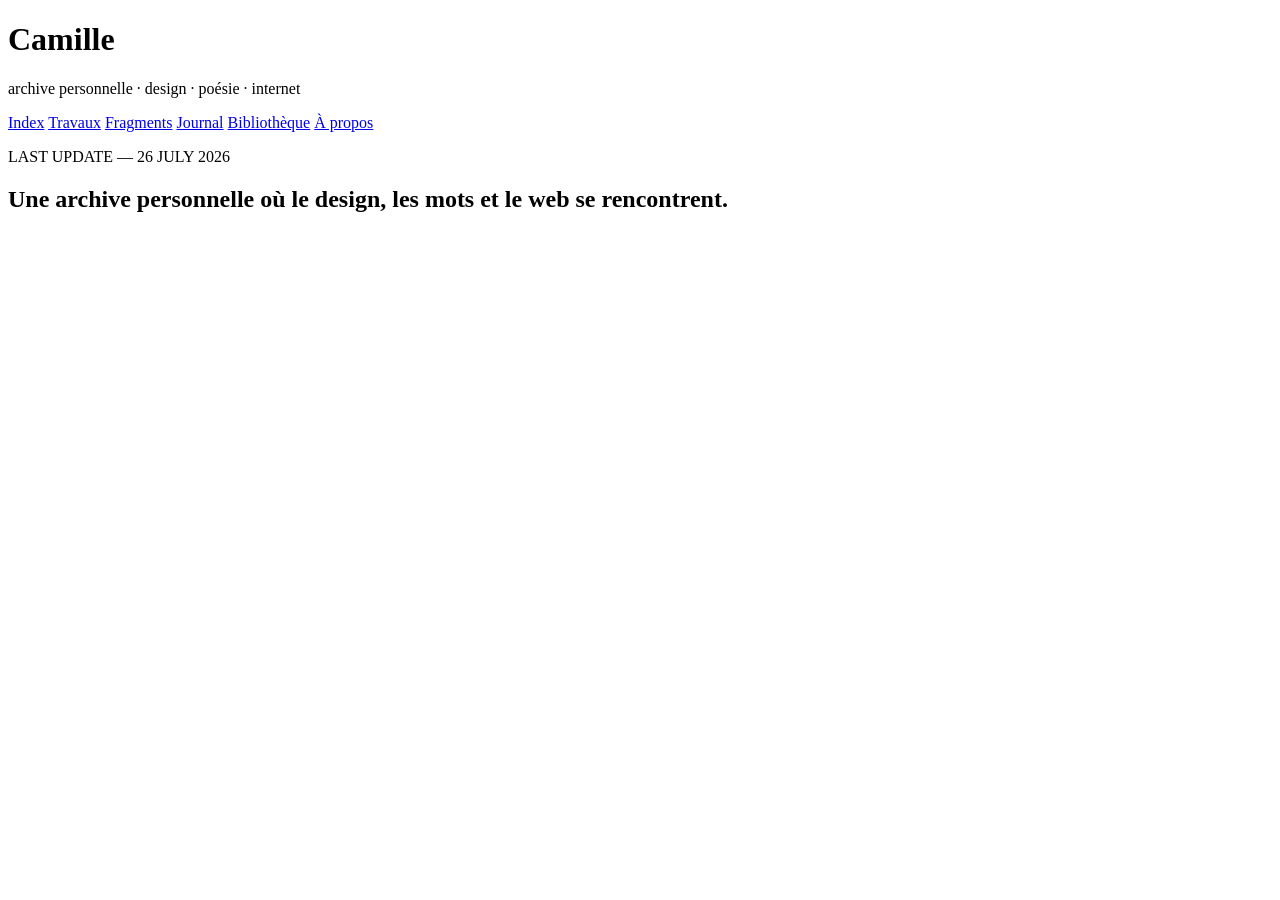
==== index7.html @ 79852201 "Add initial HTML structure for index7.html" ====
<!DOCTYPE html>
<html lang="fr">

<head>
    <meta charset="UTF-8">
    <meta name="viewport" content="width=device-width, initial-scale=1.0">
    <title>Camille — Sunlit Archive</title>

    <link rel="stylesheet" href="style7.css">

    <link rel="preconnect" href="https://fonts.googleapis.com">
    <link rel="preconnect" href="https://fonts.gstatic.com" crossorigin>

    <link href="https://fonts.googleapis.com/css2?family=EB+Garamond:wght@400;500;600&family=Inter:wght@300;400;500&family=IBM+Plex+Mono:wght@400&display=swap" rel="stylesheet">
</head>

<body>

<div class="grain"></div>

<header>

    <div class="identity">

        <h1>Camille</h1>

        <p class="subtitle">
            archive personnelle · design · poésie · internet
        </p>

    </div>

    <nav>

        <a href="index7.html">Index</a>

        <a href="page7.html">Travaux</a>

        <a href="#">Fragments</a>

        <a href="#">Journal</a>

        <a href="#">Bibliothèque</a>

        <a href="#">À propos</a>

    </nav>

</header>

<main>

<section class="intro">

<p class="mono">
LAST UPDATE —
26 JULY 2026
</p>

<h2>

Une archive personnelle où le design, les mots
et le web se rencontrent.

</h2>

<p>
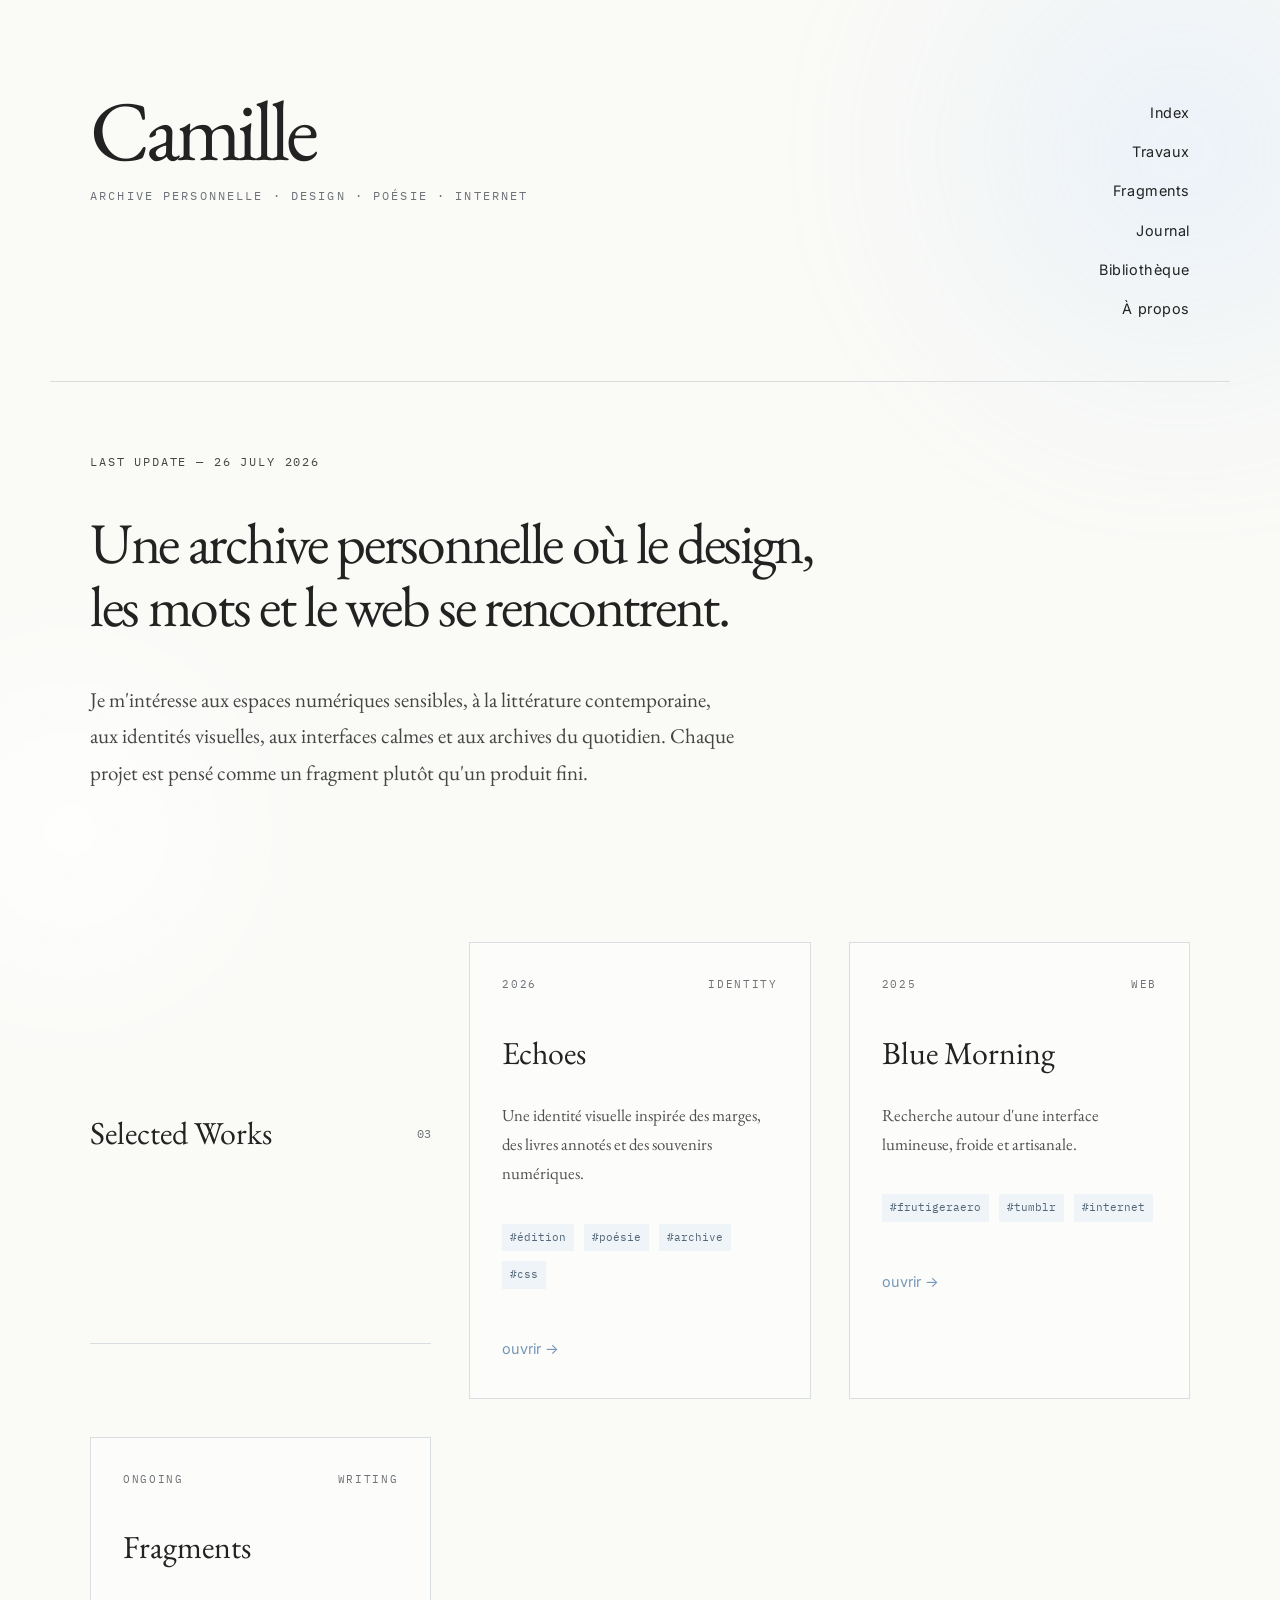
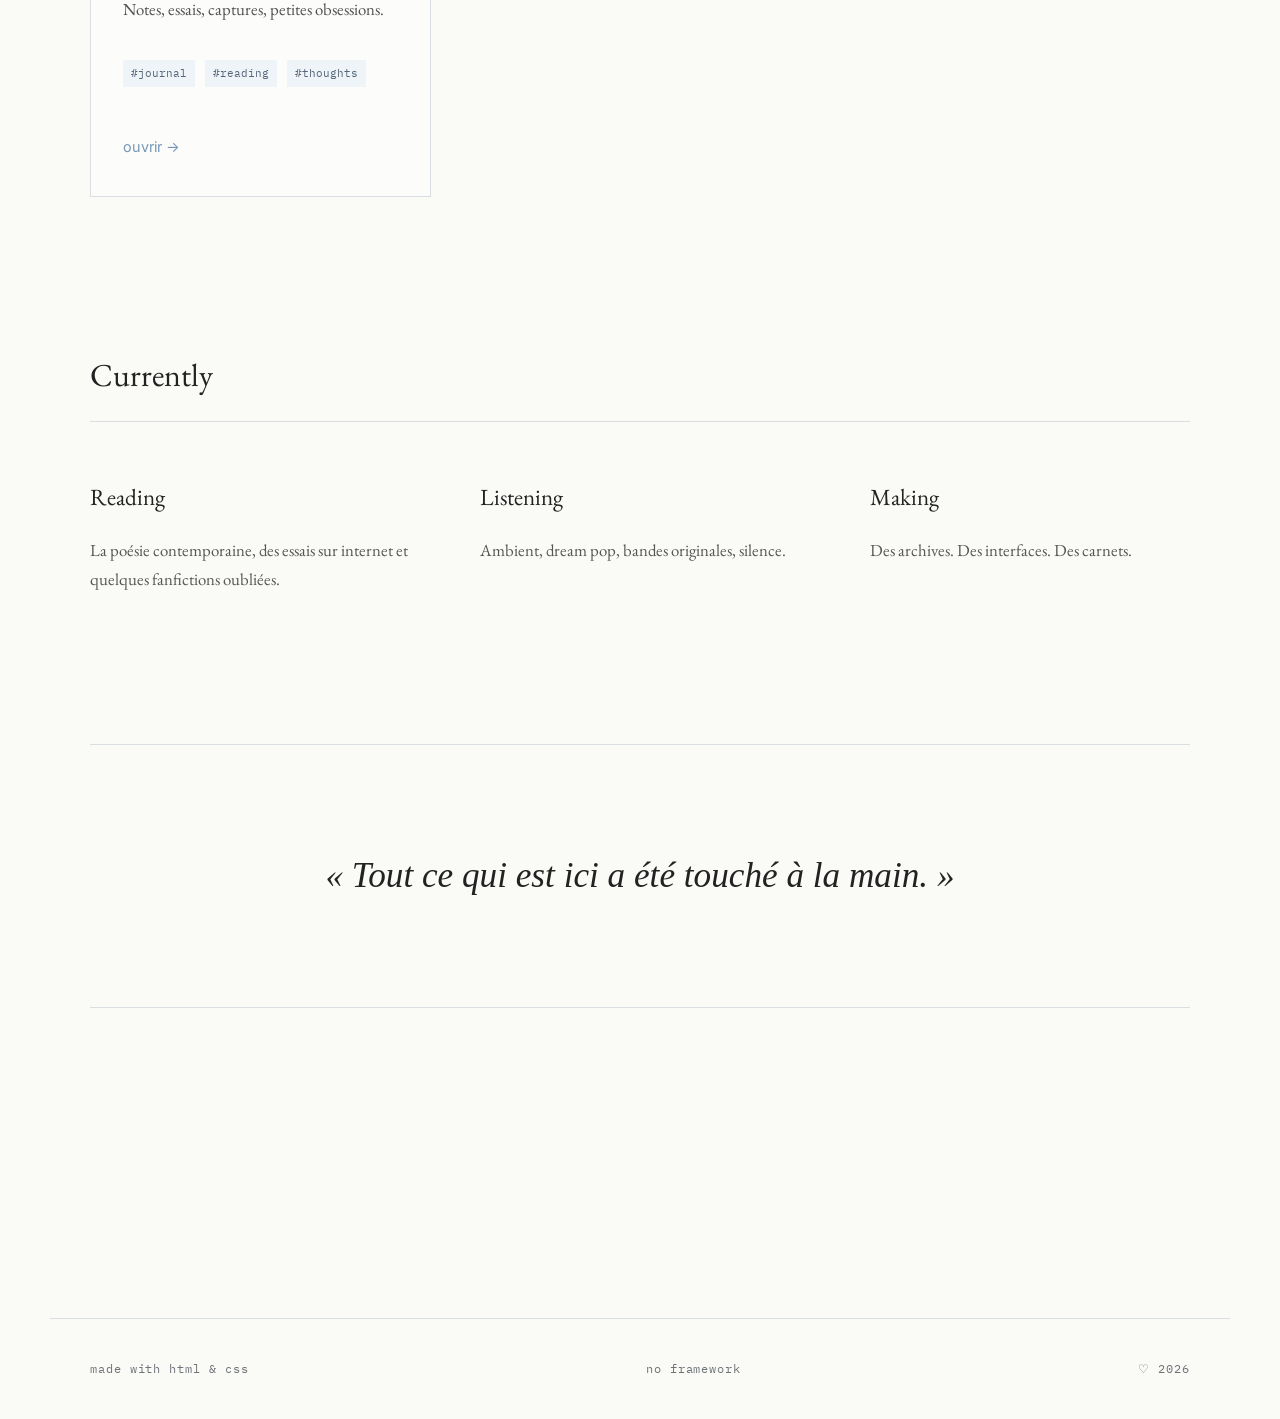
==== commit fa7a8fcb: "Add content to index7.html for selected works" ====
--- a/index7.html
+++ b/index7.html
@@ -65,3 +65,260 @@
 </h2>
 
 <p>
+
+Je m'intéresse aux espaces numériques sensibles,
+à la littérature contemporaine, aux identités visuelles,
+aux interfaces calmes et aux archives du quotidien.
+
+Chaque projet est pensé comme un fragment
+plutôt qu'un produit fini.
+
+</p>
+
+</section>
+
+
+
+<section class="archive">
+
+<div class="section-title">
+
+<h3>
+Selected Works
+</h3>
+
+<span>03</span>
+
+</div>
+
+<article class="card">
+
+<div class="meta">
+
+<span>2026</span>
+
+<span>Identity</span>
+
+</div>
+
+<h4>
+
+Echoes
+
+</h4>
+
+<p>
+
+Une identité visuelle inspirée des marges,
+des livres annotés et des souvenirs numériques.
+
+</p>
+
+<div class="tags">
+
+<span>#édition</span>
+
+<span>#poésie</span>
+
+<span>#archive</span>
+
+<span>#css</span>
+
+</div>
+
+<a href="page7.html">
+ouvrir →
+</a>
+
+</article>
+
+
+
+
+<article class="card">
+
+<div class="meta">
+
+<span>2025</span>
+
+<span>Web</span>
+
+</div>
+
+<h4>
+
+Blue Morning
+
+</h4>
+
+<p>
+
+Recherche autour d'une interface lumineuse,
+froide et artisanale.
+
+</p>
+
+<div class="tags">
+
+<span>#frutigeraero</span>
+
+<span>#tumblr</span>
+
+<span>#internet</span>
+
+</div>
+
+<a href="#">
+ouvrir →
+</a>
+
+</article>
+
+
+
+
+<article class="card">
+
+<div class="meta">
+
+<span>ongoing</span>
+
+<span>Writing</span>
+
+</div>
+
+<h4>
+
+Fragments
+
+</h4>
+
+<p>
+
+Notes, essais,
+captures,
+petites obsessions.
+
+</p>
+
+<div class="tags">
+
+<span>#journal</span>
+
+<span>#reading</span>
+
+<span>#thoughts</span>
+
+</div>
+
+<a href="#">
+ouvrir →
+</a>
+
+</article>
+
+</section>
+
+
+
+<section class="currently">
+
+<div class="section-title">
+
+<h3>
+
+Currently
+
+</h3>
+
+</div>
+
+<div class="columns">
+
+<div>
+
+<h5>Reading</h5>
+
+<p>
+
+La poésie contemporaine,
+des essais sur internet
+et quelques fanfictions oubliées.
+
+</p>
+
+</div>
+
+<div>
+
+<h5>Listening</h5>
+
+<p>
+
+Ambient,
+dream pop,
+bandes originales,
+silence.
+
+</p>
+
+</div>
+
+<div>
+
+<h5>Making</h5>
+
+<p>
+
+Des archives.
+Des interfaces.
+Des carnets.
+
+</p>
+
+</div>
+
+</div>
+
+</section>
+
+
+
+
+<section class="quote">
+
+<p>
+
+« Tout ce qui est ici a été touché à la main. »
+
+</p>
+
+</section>
+
+</main>
+
+<footer>
+
+<div>
+
+made with html & css
+
+</div>
+
+<div>
+
+no framework
+
+</div>
+
+<div>
+
+♡ 2026
+
+</div>
+
+</footer>
+
+</body>
+
+</html>
--- a/style7.css
+++ b/style7.css
@@ -0,0 +1,663 @@
+/*======================================================
+ SUNLIT ARCHIVE
+ version 0.1
+======================================================*/
+
+:root{
+
+--paper:#fafaf7;
+--paper-light:#fdfdfc;
+
+--ice:#f1f5f8;
+--mist:#e4eaee;
+
+--line:#d9dee2;
+
+--text:#222222;
+--grey:#6d7278;
+
+--blue:#7697b8;
+--blue-soft:#dbe8f4;
+
+--radius:0px;
+
+--width:1180px;
+
+--transition:220ms ease;
+
+}
+
+/*======================================================*/
+
+*{
+margin:0;
+padding:0;
+box-sizing:border-box;
+}
+
+html{
+
+scroll-behavior:smooth;
+
+}
+
+body{
+
+background:var(--paper);
+
+color:var(--text);
+
+font-family:"EB Garamond",serif;
+
+font-size:21px;
+
+line-height:1.75;
+
+min-height:100vh;
+
+overflow-x:hidden;
+
+position:relative;
+
+}
+
+/*======================================================*/
+/* FRUTIGER LIGHT */
+/*======================================================*/
+
+body::before{
+
+content:"";
+
+position:fixed;
+
+right:-250px;
+top:-200px;
+
+width:700px;
+height:700px;
+
+background:
+
+radial-gradient(circle,
+rgba(176,210,255,.20) 0%,
+rgba(176,210,255,.08) 40%,
+transparent 75%);
+
+pointer-events:none;
+
+filter:blur(35px);
+
+z-index:-5;
+
+}
+
+body::after{
+
+content:"";
+
+position:fixed;
+
+left:-180px;
+bottom:-180px;
+
+width:500px;
+height:500px;
+
+background:
+
+radial-gradient(circle,
+rgba(255,255,255,.9),
+transparent 70%);
+
+filter:blur(50px);
+
+z-index:-5;
+
+pointer-events:none;
+
+}
+
+/*======================================================*/
+/* GRAIN */
+/*======================================================*/
+
+.grain{
+
+position:fixed;
+
+inset:0;
+
+opacity:.035;
+
+pointer-events:none;
+
+background-image:
+
+radial-gradient(#000 0.4px, transparent 0.4px);
+
+background-size:8px 8px;
+
+mix-blend-mode:multiply;
+
+z-index:999;
+
+}
+
+/*======================================================*/
+
+::selection{
+
+background:var(--blue-soft);
+
+color:var(--text);
+
+}
+
+/*======================================================*/
+
+a{
+
+color:inherit;
+
+text-decoration:none;
+
+transition:var(--transition);
+
+}
+
+a:hover{
+
+color:var(--blue);
+
+}
+
+/*======================================================*/
+
+header{
+
+max-width:var(--width);
+
+margin:auto;
+
+padding:
+
+90px
+40px
+60px;
+
+display:flex;
+
+justify-content:space-between;
+
+align-items:flex-start;
+
+gap:60px;
+
+border-bottom:1px solid var(--line);
+
+}
+
+/*======================================================*/
+
+.identity h1{
+
+font-size:5.3rem;
+
+font-weight:400;
+
+letter-spacing:-.05em;
+
+line-height:.95;
+
+margin-bottom:15px;
+
+}
+
+.subtitle{
+
+font-family:"IBM Plex Mono",monospace;
+
+font-size:.74rem;
+
+text-transform:uppercase;
+
+letter-spacing:.18em;
+
+color:var(--grey);
+
+}
+
+/*======================================================*/
+
+nav{
+
+display:flex;
+
+flex-direction:column;
+
+gap:14px;
+
+align-items:flex-end;
+
+padding-top:10px;
+
+}
+
+nav a{
+
+font-family:"Inter",sans-serif;
+
+font-size:.9rem;
+
+letter-spacing:.04em;
+
+position:relative;
+
+}
+
+nav a::after{
+
+content:"";
+
+position:absolute;
+
+left:0;
+
+bottom:-4px;
+
+width:0%;
+
+height:1px;
+
+background:var(--blue);
+
+transition:.25s;
+
+}
+
+nav a:hover::after{
+
+width:100%;
+
+}
+
+/*======================================================*/
+
+main{
+
+max-width:var(--width);
+
+margin:auto;
+
+padding:70px 40px 160px;
+
+}
+
+/*======================================================*/
+
+section{
+
+margin-bottom:150px;
+
+}
+
+/*======================================================*/
+
+.intro{
+
+max-width:760px;
+
+}
+
+.mono{
+
+font-family:"IBM Plex Mono",monospace;
+
+font-size:.72rem;
+
+letter-spacing:.16em;
+
+color:var(--grey);
+
+margin-bottom:40px;
+
+}
+
+.intro h2{
+
+font-size:3.6rem;
+
+font-weight:400;
+
+line-height:1.08;
+
+letter-spacing:-.04em;
+
+margin-bottom:45px;
+
+max-width:760px;
+
+}
+
+.intro p{
+
+max-width:650px;
+
+color:#454545;
+
+}
+
+/*======================================================*/
+
+.section-title{
+
+display:flex;
+
+justify-content:space-between;
+
+align-items:center;
+
+margin-bottom:55px;
+
+padding-bottom:18px;
+
+border-bottom:1px solid var(--line);
+
+}
+
+.section-title h3{
+
+font-size:2rem;
+
+font-weight:400;
+
+}
+
+.section-title span{
+
+font-family:"IBM Plex Mono",monospace;
+
+font-size:.75rem;
+
+color:var(--grey);
+
+}
+
+/*======================================================*/
+
+.archive{
+
+display:grid;
+
+grid-template-columns:
+
+repeat(auto-fit,minmax(320px,1fr));
+
+gap:38px;
+
+}
+
+/*======================================================*/
+
+.card{
+
+padding:32px;
+
+border:1px solid var(--line);
+
+background:rgba(255,255,255,.35);
+
+backdrop-filter:blur(3px);
+
+transition:.35s;
+
+position:relative;
+
+overflow:hidden;
+
+}
+
+.card::before{
+
+content:"";
+
+position:absolute;
+
+left:0;
+
+top:0;
+
+width:100%;
+
+height:2px;
+
+background:
+
+linear-gradient(90deg,
+
+transparent,
+
+rgba(130,170,220,.45),
+
+transparent);
+
+opacity:0;
+
+transition:.4s;
+
+}
+
+.card:hover{
+
+transform:translateY(-5px);
+
+border-color:#cbd6df;
+
+background:#fcfcfb;
+
+}
+
+.card:hover::before{
+
+opacity:1;
+
+}
+
+.meta{
+
+display:flex;
+
+justify-content:space-between;
+
+margin-bottom:30px;
+
+font-family:"IBM Plex Mono",monospace;
+
+font-size:.7rem;
+
+text-transform:uppercase;
+
+letter-spacing:.15em;
+
+color:var(--grey);
+
+}
+
+.card h4{
+
+font-size:2rem;
+
+font-weight:400;
+
+margin-bottom:20px;
+
+}
+
+.card p{
+
+font-size:1.05rem;
+
+color:#505050;
+
+margin-bottom:35px;
+
+}
+
+.tags{
+
+display:flex;
+
+flex-wrap:wrap;
+
+gap:10px;
+
+margin-bottom:40px;
+
+}
+
+.tags span{
+
+font-family:"IBM Plex Mono",monospace;
+
+font-size:.7rem;
+
+padding:4px 8px;
+
+background:#eef4f8;
+
+color:#567;
+
+}
+
+/*======================================================*/
+
+.card a{
+
+font-family:"Inter",sans-serif;
+
+font-size:.9rem;
+
+color:var(--blue);
+
+}
+
+/*======================================================*/
+
+.columns{
+
+display:grid;
+
+grid-template-columns:repeat(3,1fr);
+
+gap:70px;
+
+}
+
+.columns h5{
+
+font-size:1.45rem;
+
+font-weight:400;
+
+margin-bottom:18px;
+
+}
+
+.columns p{
+
+font-size:1.05rem;
+
+color:#555;
+
+}
+
+/*======================================================*/
+
+.quote{
+
+text-align:center;
+
+padding:100px 0;
+
+border-top:1px solid var(--line);
+
+border-bottom:1px solid var(--line);
+
+}
+
+.quote p{
+
+font-size:2.2rem;
+
+font-style:italic;
+
+max-width:700px;
+
+margin:auto;
+
+}
+
+/*======================================================*/
+
+footer{
+
+max-width:var(--width);
+
+margin:auto;
+
+padding:40px;
+
+display:flex;
+
+justify-content:space-between;
+
+border-top:1px solid var(--line);
+
+font-family:"IBM Plex Mono",monospace;
+
+font-size:.72rem;
+
+color:var(--grey);
+
+letter-spacing:.08em;
+
+}
+
+/*======================================================*/
+
+@media(max-width:900px){
+
+header{
+
+flex-direction:column;
+
+}
+
+nav{
+
+align-items:flex-start;
+
+}
+
+.columns{
+
+grid-template-columns:1fr;
+
+gap:40px;
+
+}
+
+.intro h2{
+
+font-size:2.5rem;
+
+}
+
+.identity h1{
+
+font-size:3.7rem;
+
+}
+
+}
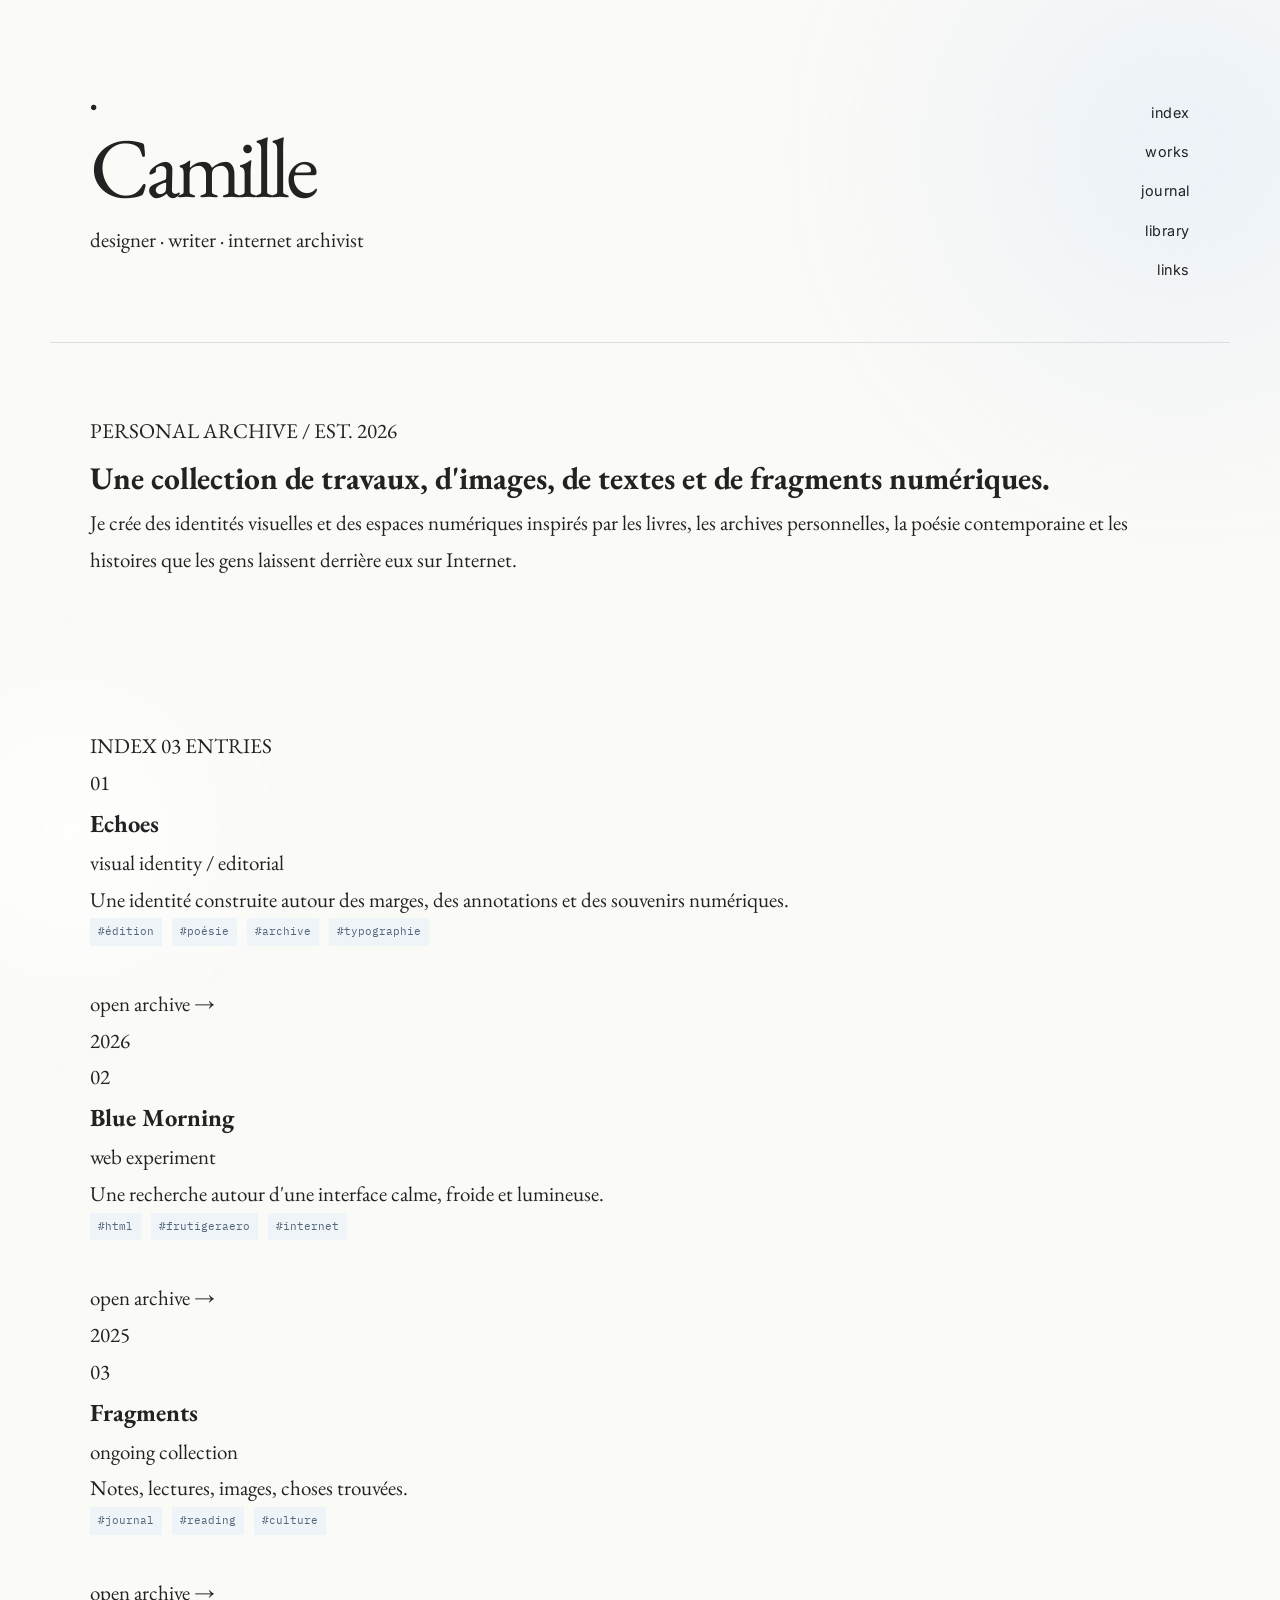
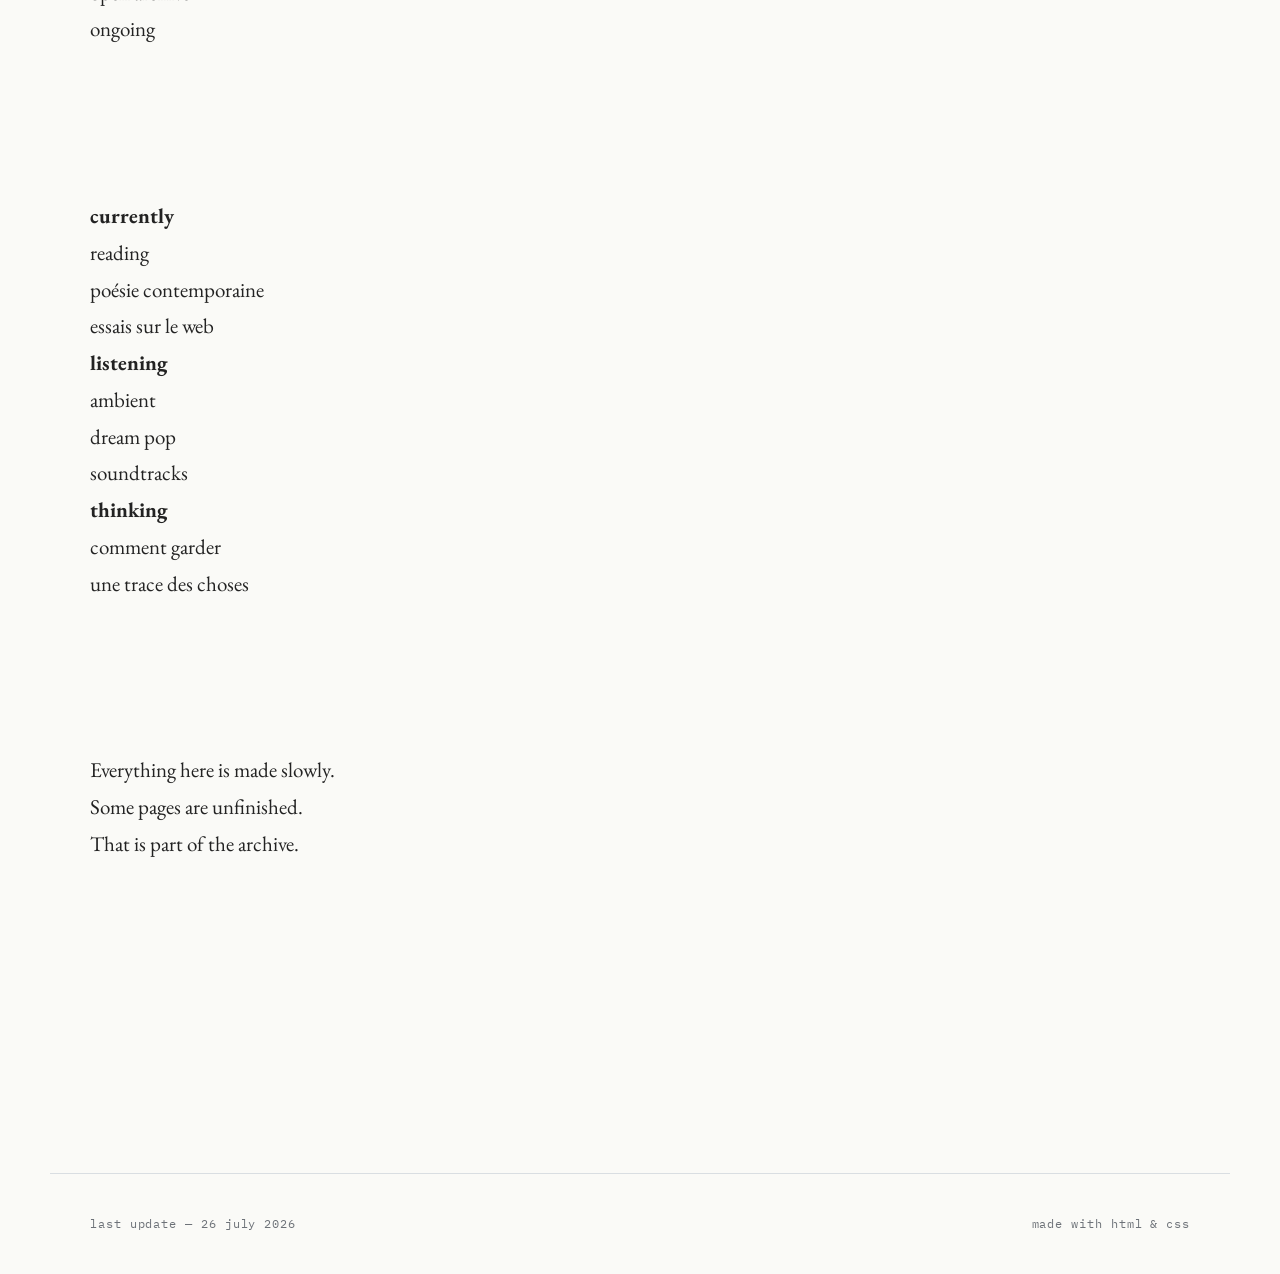
==== commit b2a39788: "Update index7.html" ====
--- a/index7.html
+++ b/index7.html
@@ -2,323 +2,444 @@
 <html lang="fr">
 
 <head>
-    <meta charset="UTF-8">
-    <meta name="viewport" content="width=device-width, initial-scale=1.0">
-    <title>Camille — Sunlit Archive</title>
-
-    <link rel="stylesheet" href="style7.css">
-
-    <link rel="preconnect" href="https://fonts.googleapis.com">
-    <link rel="preconnect" href="https://fonts.gstatic.com" crossorigin>
-
-    <link href="https://fonts.googleapis.com/css2?family=EB+Garamond:wght@400;500;600&family=Inter:wght@300;400;500&family=IBM+Plex+Mono:wght@400&display=swap" rel="stylesheet">
+
+<meta charset="UTF-8">
+<meta name="viewport" content="width=device-width, initial-scale=1.0">
+
+<title>Camille — Archive</title>
+
+<link rel="stylesheet" href="style7.css">
+
+<link rel="preconnect" href="https://fonts.googleapis.com">
+<link rel="preconnect" href="https://fonts.gstatic.com" crossorigin>
+
+<link href="https://fonts.googleapis.com/css2?family=EB+Garamond:wght@400;500;600&family=Inter:wght@300;400&family=IBM+Plex+Mono&display=swap" rel="stylesheet">
+
 </head>
 
+
 <body>
 
-<div class="grain"></div>
-
-<header>
-
-    <div class="identity">
-
-        <h1>Camille</h1>
-
-        <p class="subtitle">
-            archive personnelle · design · poésie · internet
-        </p>
-
-    </div>
-
-    <nav>
-
-        <a href="index7.html">Index</a>
-
-        <a href="page7.html">Travaux</a>
-
-        <a href="#">Fragments</a>
-
-        <a href="#">Journal</a>
-
-        <a href="#">Bibliothèque</a>
-
-        <a href="#">À propos</a>
-
-    </nav>
+
+<div class="light"></div>
+
+
+<header class="top">
+
+<div class="identity">
+
+<div class="mark">
+•
+</div>
+
+<h1>
+Camille
+</h1>
+
+<p>
+designer · writer · internet archivist
+</p>
+
+</div>
+
+
+<nav>
+
+<a href="#">
+index
+</a>
+
+<a href="page7.html">
+works
+</a>
+
+<a href="#">
+journal
+</a>
+
+<a href="#">
+library
+</a>
+
+<a href="#">
+links
+</a>
+
+</nav>
+
 
 </header>
 
+
+
+
 <main>
 
-<section class="intro">
-
-<p class="mono">
-LAST UPDATE —
-26 JULY 2026
-</p>
+
+
+<section class="opening">
+
+
+<p class="small">
+PERSONAL ARCHIVE / EST. 2026
+</p>
+
 
 <h2>
 
-Une archive personnelle où le design, les mots
-et le web se rencontrent.
+Une collection de travaux,
+d'images, de textes
+et de fragments numériques.
 
 </h2>
 
-<p>
-
-Je m'intéresse aux espaces numériques sensibles,
-à la littérature contemporaine, aux identités visuelles,
-aux interfaces calmes et aux archives du quotidien.
-
-Chaque projet est pensé comme un fragment
-plutôt qu'un produit fini.
-
-</p>
+
+<p class="description">
+
+Je crée des identités visuelles et des espaces numériques
+inspirés par les livres, les archives personnelles,
+la poésie contemporaine et les histoires que les gens
+laissent derrière eux sur Internet.
+
+</p>
+
 
 </section>
 
 
 
-<section class="archive">
-
-<div class="section-title">
+
+
+<section class="index">
+
+
+<div class="title">
+
+<span>
+INDEX
+</span>
+
+<span>
+03 ENTRIES
+</span>
+
+</div>
+
+
+
+
+<article class="entry">
+
+
+<div class="number">
+01
+</div>
+
+
+<div class="content">
+
 
 <h3>
-Selected Works
+Echoes
 </h3>
 
-<span>03</span>
-
-</div>
-
-<article class="card">
-
-<div class="meta">
-
-<span>2026</span>
-
-<span>Identity</span>
-
-</div>
+
+<p class="type">
+visual identity / editorial
+</p>
+
+
+<p>
+Une identité construite autour des marges,
+des annotations et des souvenirs numériques.
+</p>
+
+
+<div class="tags">
+
+<span>
+#édition
+</span>
+
+<span>
+#poésie
+</span>
+
+<span>
+#archive
+</span>
+
+<span>
+#typographie
+</span>
+
+</div>
+
+
+<a href="page7.html">
+open archive →
+</a>
+
+
+</div>
+
+
+<div class="date">
+2026
+</div>
+
+
+</article>
+
+
+
+
+
+<article class="entry">
+
+
+<div class="number">
+02
+</div>
+
+
+<div class="content">
+
+
+<h3>
+Blue Morning
+</h3>
+
+
+<p class="type">
+web experiment
+</p>
+
+
+<p>
+Une recherche autour d'une interface calme,
+froide et lumineuse.
+</p>
+
+
+<div class="tags">
+
+<span>
+#html
+</span>
+
+<span>
+#frutigeraero
+</span>
+
+<span>
+#internet
+</span>
+
+</div>
+
+
+<a href="#">
+open archive →
+</a>
+
+
+</div>
+
+
+<div class="date">
+2025
+</div>
+
+
+</article>
+
+
+
+
+
+
+
+<article class="entry">
+
+
+<div class="number">
+03
+</div>
+
+
+<div class="content">
+
+
+<h3>
+Fragments
+</h3>
+
+
+<p class="type">
+ongoing collection
+</p>
+
+
+<p>
+Notes, lectures, images,
+choses trouvées.
+</p>
+
+
+<div class="tags">
+
+<span>
+#journal
+</span>
+
+<span>
+#reading
+</span>
+
+<span>
+#culture
+</span>
+
+</div>
+
+
+<a href="#">
+open archive →
+</a>
+
+
+</div>
+
+
+<div class="date">
+ongoing
+</div>
+
+
+</article>
+
+
+
+</section>
+
+
+
+
+
+
+
+<section class="side-notes">
+
+
+<div>
 
 <h4>
-
-Echoes
-
+currently
 </h4>
 
-<p>
-
-Une identité visuelle inspirée des marges,
-des livres annotés et des souvenirs numériques.
-
-</p>
-
-<div class="tags">
-
-<span>#édition</span>
-
-<span>#poésie</span>
-
-<span>#archive</span>
-
-<span>#css</span>
-
-</div>
-
-<a href="page7.html">
-ouvrir →
-</a>
-
-</article>
-
-
-
-
-<article class="card">
-
-<div class="meta">
-
-<span>2025</span>
-
-<span>Web</span>
-
-</div>
+
+<p>
+reading<br>
+poésie contemporaine<br>
+essais sur le web
+</p>
+
+</div>
+
+
+
+<div>
 
 <h4>
-
-Blue Morning
-
+listening
 </h4>
 
-<p>
-
-Recherche autour d'une interface lumineuse,
-froide et artisanale.
-
-</p>
-
-<div class="tags">
-
-<span>#frutigeraero</span>
-
-<span>#tumblr</span>
-
-<span>#internet</span>
-
-</div>
-
-<a href="#">
-ouvrir →
-</a>
-
-</article>
-
-
-
-
-<article class="card">
-
-<div class="meta">
-
-<span>ongoing</span>
-
-<span>Writing</span>
-
-</div>
+
+<p>
+ambient<br>
+dream pop<br>
+soundtracks
+</p>
+
+</div>
+
+
+
+<div>
 
 <h4>
-
-Fragments
-
+thinking
 </h4>
 
-<p>
-
-Notes, essais,
-captures,
-petites obsessions.
-
-</p>
-
-<div class="tags">
-
-<span>#journal</span>
-
-<span>#reading</span>
-
-<span>#thoughts</span>
-
-</div>
-
-<a href="#">
-ouvrir →
-</a>
-
-</article>
+
+<p>
+comment garder<br>
+une trace des choses
+</p>
+
+</div>
+
 
 </section>
 
 
 
-<section class="currently">
-
-<div class="section-title">
-
-<h3>
-
-Currently
-
-</h3>
-
-</div>
-
-<div class="columns">
-
-<div>
-
-<h5>Reading</h5>
-
-<p>
-
-La poésie contemporaine,
-des essais sur internet
-et quelques fanfictions oubliées.
-
-</p>
-
-</div>
-
-<div>
-
-<h5>Listening</h5>
-
-<p>
-
-Ambient,
-dream pop,
-bandes originales,
-silence.
-
-</p>
-
-</div>
-
-<div>
-
-<h5>Making</h5>
-
-<p>
-
-Des archives.
-Des interfaces.
-Des carnets.
-
-</p>
-
-</div>
-
-</div>
+
+
+
+<section class="ending">
+
+
+<p>
+
+Everything here is made slowly.
+
+</p>
+
+
+<p>
+
+Some pages are unfinished.
+
+</p>
+
+
+<p>
+
+That is part of the archive.
+
+</p>
+
 
 </section>
 
 
 
 
-<section class="quote">
-
-<p>
-
-« Tout ce qui est ici a été touché à la main. »
-
-</p>
-
-</section>
-
 </main>
 
+
+
+
+
 <footer>
 
-<div>
-
+
+<p>
+last update — 26 july 2026
+</p>
+
+
+<p>
 made with html & css
-
-</div>
-
-<div>
-
-no framework
-
-</div>
-
-<div>
-
-♡ 2026
-
-</div>
+</p>
+
 
 </footer>
 
+
+
 </body>
 
 </html>
